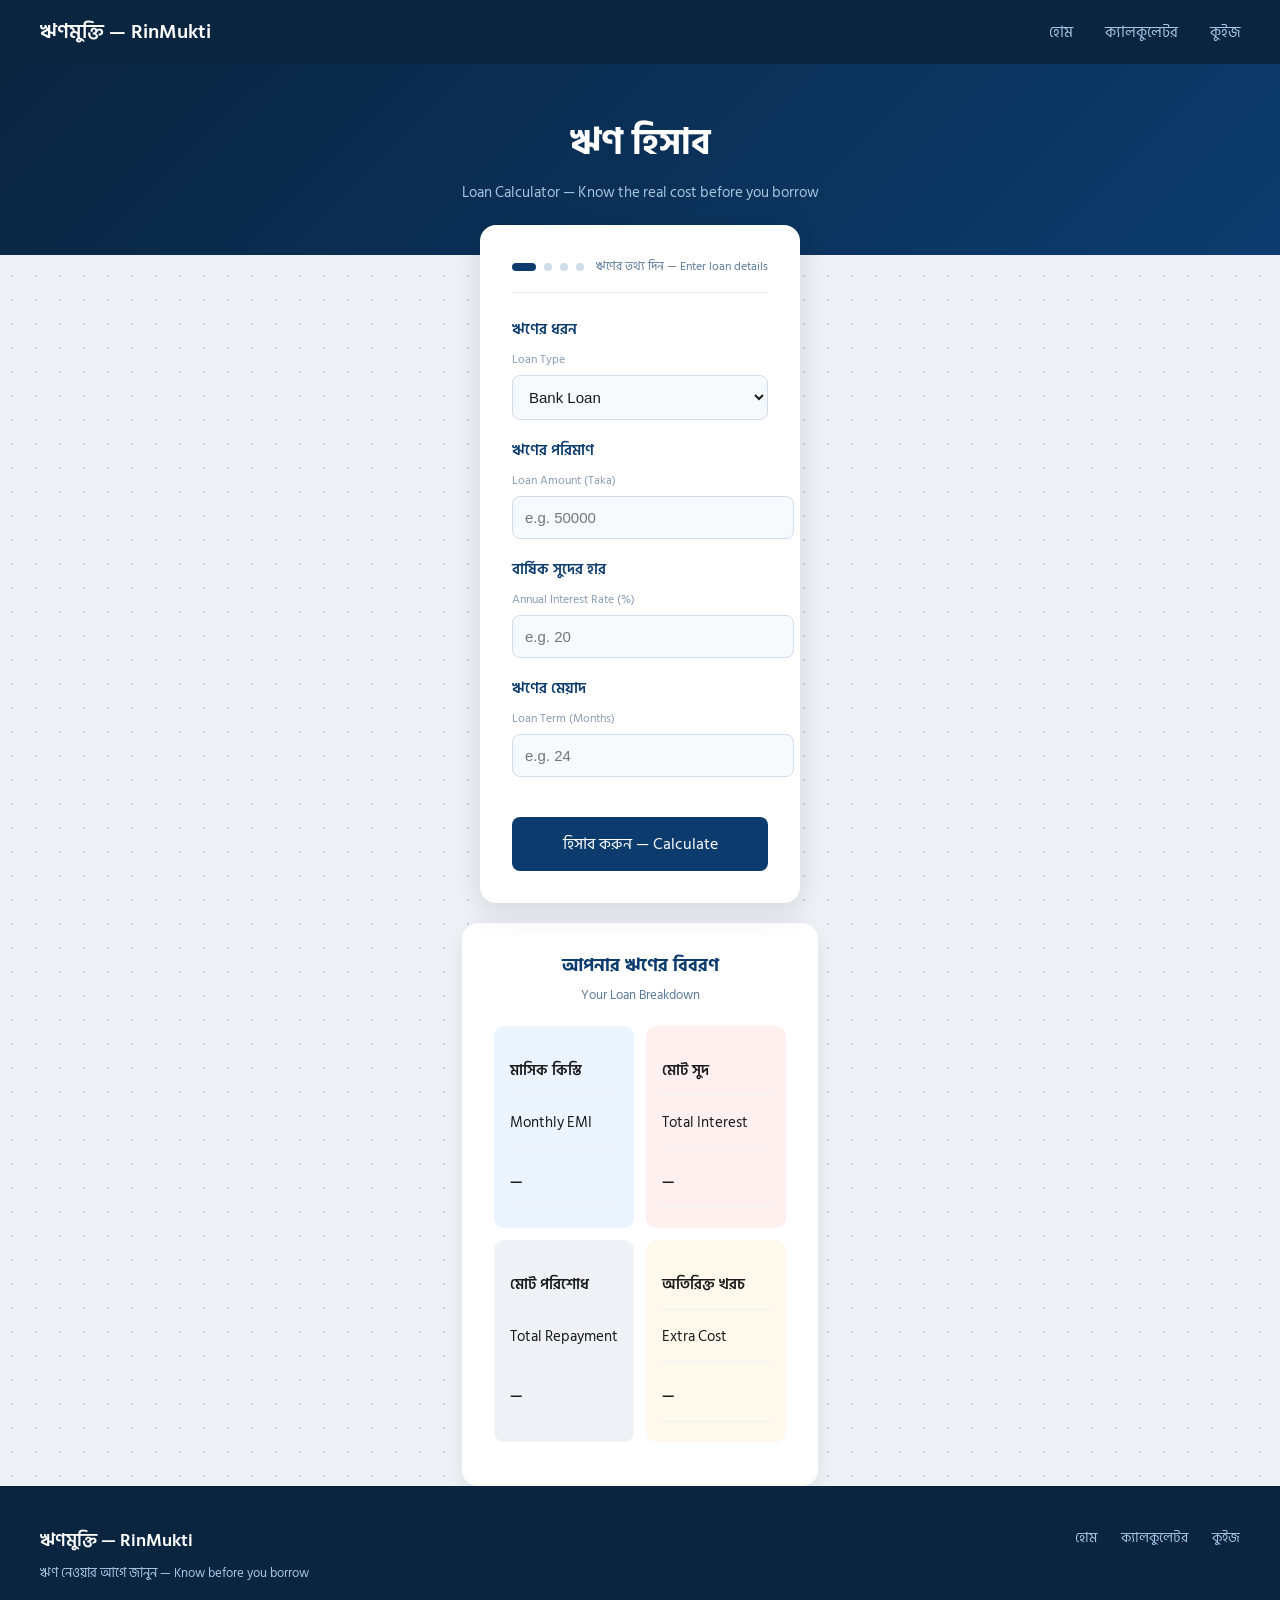
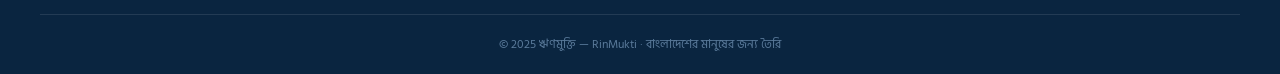
==== calculator.html @ f1b0f988 "Add files via upload" ====
<!DOCTYPE html>

<html>
    <head>
        <title>ক্যালকুলেটর — RinMukti</title>
        <link rel="stylesheet" href="style.css">
    </head>
    <body class="calculator-page">

        <nav class="navbar">
  <a href="index.html" class="nav-logo">ঋণমুক্তি — RinMukti</a>
  <div class="nav-links">
    <a href="index.html">হোম</a>
    <a href="calculator.html">ক্যালকুলেটর</a>
    <a href="quiz.html">কুইজ</a>
  </div>
</nav>
       <!-- CALCULATOR HERO -->
<div class="calc-hero">
  <h1>ঋণ হিসাব</h1>
  <p>Loan Calculator — Know the real cost before you borrow</p>
</div>

        <div class="calculator">

            <div class="calc-step">
  <div class="step-dot active"></div>
  <div class="step-dot"></div>
  <div class="step-dot"></div>
  <div class="step-dot"></div>
  <span class="step-text">ঋণের তথ্য দিন — Enter loan details</span>
</div>

  <div class="field">
    <span class="label-bn">ঋণের ধরন</span>
    <span class="label-en">Loan Type</span>
    <select id="loanType">
      <option value="bank">Bank Loan</option>
      <option value="ngo">NGO / MFI Loan</option>
      <option value="personal">Personal Loan</option>
    </select>
  </div>

  <div class="field">
    <span class="label-bn">ঋণের পরিমাণ</span>
    <span class="label-en">Loan Amount (Taka)</span>
    <input type="number" id="amount" placeholder="e.g. 50000">
  </div>

  <div class="field">
    <span class="label-bn">বার্ষিক সুদের হার</span>
    <span class="label-en">Annual Interest Rate (%)</span>
    <input type="number" id="rate" placeholder="e.g. 20">
  </div>

  <div class="field">
    <span class="label-bn">ঋণের মেয়াদ</span>
    <span class="label-en">Loan Term (Months)</span>
    <input type="number" id="month" placeholder="e.g. 24">
  </div>

  <button onclick="calculate()">হিসাব করুন — Calculate</button>

</div>

        
        
        <!-- RESULTS SECTION -->
<div id="results">

  <h2 class="results-title">আপনার ঋণের বিবরণ
    <span>Your Loan Breakdown</span>
  </h2>

  <div class="results-grid">

    <div class="result-card blue">
      <p class="result-label">মাসিক কিস্তি</p>
      <p class="result-sublabel">Monthly EMI</p>
      <p class="result-value" id="emi">—</p>
    </div>

    <div class="result-card red">
      <p class="result-label">মোট সুদ</p>
      <p class="result-sublabel">Total Interest</p>
      <p class="result-value" id="totalinterest">—</p>
    </div>

    <div class="result-card dark">
      <p class="result-label">মোট পরিশোধ</p>
      <p class="result-sublabel">Total Repayment</p>
      <p class="result-value" id="totalpayment">—</p>
    </div>

    <div class="result-card orange">
      <p class="result-label">অতিরিক্ত খরচ</p>
      <p class="result-sublabel">Extra Cost</p>
      <p class="result-value" id="extracost">—</p>
    </div>

  </div>

  <!-- WARNING POPUP -->
<div class="popup-overlay" id="popupOverlay">
  <div class="popup-card">

    <div class="popup-header">
      ⚠️ বিপদ সংকেত!
      <span>Danger Alert</span>
    </div>

    <p class="popup-bn">আপনি যে সুদের হারে ঋণ নিতে যাচ্ছেন সেটি অত্যন্ত বিপজ্জনক। বাংলাদেশের অনেক NGO এবং MFI এই হারে ঋণ দিয়ে পরিবারগুলোকে বছরের পর বছর ঋণের ফাঁদে আটকে রাখে।</p>

    <p class="popup-en">The interest rate you are about to borrow at is dangerously high. Many NGOs and MFIs in Bangladesh use rates like this to trap families in debt for years.</p>

    <div class="popup-fact">
      <span id="popupFactBn">আপনি ধার করছেন কিন্তু ফেরত দিচ্ছেন আরও বেশি।</span>
      <span id="popupFactEn">You are borrowing but paying back much more.</span>
    </div>

    <div class="popup-buttons">
      <button class="btn-reconsider" onclick="closePopup()">✅ পুনরায় ভাবব — Let me reconsider</button>
      <button class="btn-proceed" onclick="proceedAnyway()">তারপরও নিতে চাই — Proceed anyway</button>
    </div>

  </div>
</div>

</div>
        <script src="script.js"></script>

        <!-- FOOTER -->
<footer class="footer">
  <div class="footer-top">
    <div class="footer-brand">
      <div class="footer-logo">ঋণমুক্তি — RinMukti</div>
      <p class="footer-tagline">ঋণ নেওয়ার আগে জানুন — Know before you borrow</p>
    </div>
    <div class="footer-links">
      <a href="index.html">হোম</a>
      <a href="calculator.html">ক্যালকুলেটর</a>
      <a href="quiz.html">কুইজ</a>
    </div>
  </div>
  <div class="footer-bottom">
    <p>© 2025 ঋণমুক্তি — RinMukti · বাংলাদেশের মানুষের জন্য তৈরি</p>
  </div>
</footer>
    </body>
</html>
---- style.css ----
@import url('https://fonts.googleapis.com/css2?family=Hind+Siliguri:wgft@400;500;600&display=swap');

* {
    box-sizing: border-bos;
    margin: 0;
    padding: 0;
}

body {
    font-family: 'Hind Siliguri', Arial, sans-serif;
    background-color: #EEF2F7;
    padding: 20px;

}

.header {
    text-align: center;
    padding: 30px 20px;
    margin-bottom: 24px;

}

.header h1 {
    font-size: 32px;
    color: #0C3C6E;
    font-weight: 600;
    margin-bottom: 6px;
}

.header p {
    font-size: 15px;
    color:#5A7A9A;
}

.calculator {
    background-color: #ffffff;
    max-width: 500px;
    margin: 0 auto;
    padding: 32px;
    border-radius: 16px;
    box-shadow: 0 4px 20px rgba(0, 0, 0, 0.08);
    margin-bottom: 20px; 

}

.label-bn {
    display: black;
    font-size: 15px;
    font-weight: 600;
    color: #0C3C6E;
    margin-bottom: 8px;
    margin-top: 18px;
}

.label-en {
    display: black;
    font-size: 12px;
    color: #8A9BB0;
    margin-bottom: 6px;
}

.field {
  margin-bottom: 16px;
  display: block;
  width: 100%;
}

.field span {
  display: block;
}

input, select {
  display: block;
  width: 100%;
  padding: 12px;
  font-size: 15px;
  border: 1.5px solid #D0DCE8;
  border-radius: 8px;
  background-color: #F7FAFC;
  color: #1a1a1a;
  margin-top: 4px;
}

input:focus, select:focus {
  outline: none;
  border-color: #185FA5;
  background-color: #ffffff;
}

button {
  width: 100%;
  padding: 14px;
  margin-top: 24px;
  background-color: #0C3C6E;
  color: white;
  font-size: 16px;
  font-family: 'Hind Siliguri', Arial, sans-serif;
  border: none;
  border-radius: 8px;
  cursor: pointer;
}

button:hover {
  background-color: #185FA5;
}

#results {
  background-color: #ffffff;
  max-width: 500px;
  margin: 0 auto;
  padding: 28px 32px;
  border-radius: 16px;
  box-shadow: 0 4px 20px rgba(0, 0, 0, 0.08);
}

#results p {
  font-size: 15px;
  color: #1a1a1a;
  padding: 12px 0;
  border-bottom: 1px solid #EEF2F7;
  display: flex;
  justify-content: space-between;
}

#results p span {
  font-weight: 600;
  color: #0C3C6E;
}

.warning {
  background-color: #FFF0F0;
  border: 1.5px solid #E53E3E;
  border-radius: 8px;
  padding: 12px 16px;
  margin-top: 16px;
  color: #C53030;
  font-size: 14px;
  line-height: 1.6;
  display: none;
}

.warning.visible {
  display: block;
}

.navbar {
  display: flex;
  justify-content: space-between;
  align-items: center;
  padding: 16px 40px;
  background-color: #0A2540;
  position: sticky;
  top: 0;
  z-index: 100;
}

.nav-logo {
  font-size: 20px;
  font-weight: 600;
  color: #ffffff;
}

.nav-links a {
  color: #A8C4E0;
  text-decoration: none;
  margin-left: 28px;
  font-size: 15px;
}

.nav-links a:hover {
  color: #ffffff;
}

.hero {
  background: linear-gradient(rgba(10, 37, 64, 0.82), rgba(12, 60, 110, 0.82)),
              url('hero.jpg.png') center/cover no-repeat;
  min-height: 90vh;
  display: flex;
  flex-direction: column;
  justify-content: center;
  align-items: center;
  text-align: center;
  padding: 60px 24px;
}

.hero h1 {
  font-size: 28px;
  color: #ffffff;
  max-width: 700px;
  line-height: 1.6;
  margin-bottom: 12px;
}

.hero p {
  font-size: 15px;
  color: #A8C4E0;
  margin-bottom: 36px;
}

.hero-buttons {
  display: flex;
  gap: 16px;
  flex-wrap: wrap;
  justify-content: center;
}

.btn-primary {
  background-color: #2E86DE;
  color: white;
  padding: 14px 28px;
  border-radius: 8px;
  text-decoration: none;
  font-size: 15px;
  font-weight: 500;
}

.btn-primary:hover {
  background-color: #185FA5;
}

.btn-secondary {
  background-color: transparent;
  color: #ffffff;
  padding: 14px 28px;
  border-radius: 8px;
  text-decoration: none;
  font-size: 15px;
  font-weight: 500;
  border: 1.5px solid #A8C4E0;
}

.btn-secondary:hover {
  background-color: rgba(255,255,255,0.1);
}

.problem {
  background-color: #0A2540;
  color: white;
  text-align: center;
  padding: 60px 24px;
}

.problem h2 {
  font-size: 24px;
  margin-bottom: 16px;
  color: #A8C4E0;
}

.problem p {
  font-size: 16px;
  max-width: 650px;
  margin: 0 auto;
  line-height: 1.8;
  color: #ffffff;
}

.features {
  background-color: #EEF2F7;
  padding: 60px 24px;
  text-align: center;
}

.features h2 {
  font-size: 22px;
  color: #0C3C6E;
  margin-bottom: 4px;
}

.features-subtitle {
  font-size: 13px;
  color: #5A7A9A;
  margin-bottom: 32px;
}

.features-grid {
  display: grid;
  grid-template-columns: repeat(auto-fit, minmax(220px, 1fr));
  gap: 20px;
  max-width: 900px;
  margin: 0 auto;
}

.feature-link {
  text-decoration: none;
  color: inherit;
}

.feature-card {
  background: white;
  border-radius: 12px;
  padding: 28px 20px;
  box-shadow: 0 4px 12px rgba(0,0,0,0.06);
  transition: all 0.2s ease;
}

.feature-card:hover {
  transform: translateY(-4px);
  box-shadow: 0 8px 24px rgba(0,0,0,0.10);
}

.feature-icon {
  font-size: 36px;
  margin-bottom: 12px;
}

.feature-card h3 {
  font-size: 17px;
  color: #0C3C6E;
  margin-bottom: 8px;
}

.feature-card p {
  font-size: 14px;
  color: #5A7A9A;
  line-height: 1.6;
  margin-bottom: 16px;
}

.feature-cta {
  font-size: 13px;
  color: #2E86DE;
  font-weight: 500;
}

.cta {
  background: linear-gradient(135deg, #0A2540 0%, #0C3C6E 100%);
  text-align: center;
  padding: 60px 24px;
  margin-bottom: 0;
}

.cta h2 {
  font-size: 24px;
  color: #ffffff;
  margin-bottom: 12px;
}

.cta p {
  font-size: 15px;
  color: #A8C4E0;
  max-width: 600px;
  margin: 0 auto 28px;
  line-height: 1.7;
}

.calc-hero {
  background: linear-gradient(135deg, #0A2540 0%, #0C3C6E 100%);
  text-align: center;
  padding: 50px 24px;
  margin-bottom: 0;
}

.calc-hero h1 {
  font-size: 36px;
  color: #ffffff;
  margin-bottom: 8px;
}

.calc-hero p {
  font-size: 15px;
  color: #A8C4E0;
}

.results-title {
  font-size: 18px;
  color: #0C3C6E;
  text-align: center;
  margin-bottom: 20px;
}

.results-title span {
  display: block;
  font-size: 13px;
  color: #5A7A9A;
  font-weight: 400;
  margin-top: 4px;
}

.results-grid {
  display: grid;
  grid-template-columns: 1fr 1fr;
  gap: 12px;
  margin-bottom: 16px;
}

.result-card {
  border-radius: 10px;
  padding: 20px 16px;
  text-align: center;
}

.result-card.blue { background-color: #EBF4FF; }
.result-card.red { background-color: #FFF0F0; }
.result-card.dark { background-color: #EEF2F7; }
.result-card.orange { background-color: #FFF8EC; }

.result-label {
  font-size: 14px;
  font-weight: 600;
  color: #0C3C6E;
  margin-bottom: 2px;
}

.result-sublabel {
  font-size: 11px;
  color: #5A7A9A;
  margin-bottom: 10px;
}

.result-value {
  font-size: 22px;
  font-weight: 600;
  color: #0A2540;
}

.result-card.red .result-value { color: #C53030; }
.result-card.orange .result-value { color: #B45309; }

.calculator {
  background-color: #ffffff;
  max-width: 500px;
  margin: -30px auto 20px;
  padding: 32px;
  border-radius: 16px;
  box-shadow: 0 8px 32px rgba(0, 0, 0, 0.12);
  position: relative;
}

.calc-step {
  display: flex;
  align-items: center;
  gap: 8px;
  margin-bottom: 24px;
  padding-bottom: 16px;
  border-bottom: 1.5px solid #EEF2F7;
}

.step-dot {
  width: 8px;
  height: 8px;
  border-radius: 50%;
  background-color: #D0DCE8;
}

.step-dot.active {
  background-color: #0C3C6E;
  width: 24px;
  border-radius: 4px;
}

.step-text {
  font-size: 12px;
  color: #5A7A9A;
  margin-left: 4px;
}

body {
  font-family: 'Hind Siliguri', Arial, sans-serif;
  background-color: #EEF2F7;
  background-image: radial-gradient(#C5D5E8 1px, transparent 1px);
  background-size: 24px 24px;
  padding: 0;
  margin: 0;
}

.popup-overlay {
  display: none;
  position: fixed;
  top: 0;
  left: 0;
  width: 100%;
  height: 100%;
  background-color: rgba(0, 0, 0, 0.75);
  z-index: 1000;
  justify-content: center;
  align-items: center;
}

.popup-overlay.visible {
  display: flex;
}

.popup-card {
  background-color: #0A1628;
  border: 1.5px solid #E53E3E;
  border-radius: 16px;
  padding: 36px 32px;
  max-width: 480px;
  width: 90%;
  box-shadow: 0 0 40px rgba(229, 62, 62, 0.3);
}

.popup-header {
  font-size: 22px;
  font-weight: 600;
  color: #E53E3E;
  margin-bottom: 20px;
}

.popup-header span {
  display: block;
  font-size: 13px;
  color: #A8C4E0;
  font-weight: 400;
  margin-top: 4px;
}

.popup-bn {
  font-size: 15px;
  color: #ffffff;
  line-height: 1.8;
  margin-bottom: 12px;
}

.popup-en {
  font-size: 13px;
  color: #A8C4E0;
  line-height: 1.7;
  margin-bottom: 20px;
}

.popup-fact {
  background-color: rgba(229, 62, 62, 0.15);
  border-left: 3px solid #E53E3E;
  border-radius: 6px;
  padding: 14px 16px;
  margin-bottom: 24px;
}

.popup-fact span {
  display: block;
  font-size: 14px;
  color: #ffffff;
  line-height: 1.7;
}

.popup-fact span:last-child {
  color: #A8C4E0;
  font-size: 12px;
  margin-top: 4px;
}

.popup-buttons {
  display: flex;
  flex-direction: column;
  gap: 10px;
}

.btn-reconsider {
  width: 100%;
  padding: 13px;
  background-color: #1A6B3C;
  color: white;
  border: none;
  border-radius: 8px;
  font-size: 15px;
  font-family: 'Hind Siliguri', Arial, sans-serif;
  cursor: pointer;
}

.btn-reconsider:hover {
  background-color: #155730;
}

.btn-proceed {
  width: 100%;
  padding: 13px;
  background-color: transparent;
  color: #A8C4E0;
  border: 1px solid #4A5568;
  border-radius: 8px;
  font-size: 14px;
  font-family: 'Hind Siliguri', Arial, sans-serif;
  cursor: pointer;
}

.btn-proceed:hover {
  background-color: rgba(255,255,255,0.05);
}

.popup-card .popup-bn {
  color: #ffffff !important;
}

.popup-card .popup-en {
  color: #A8C4E0 !important;
}

.quiz-container {
  max-width: 600px;
  margin: 0 auto;
  padding: 0 24px 40px;
  flex: 1;
}

.quiz-card {
  background: white;
  border-radius: 16px;
  padding: 36px 32px;
  box-shadow: 0 8px 32px rgba(0,0,0,0.10);
  margin-top: -30px;
}

.quiz-progress {
  font-size: 13px;
  color: #5A7A9A;
  margin-bottom: 20px;
  font-weight: 500;
}

.quiz-question {
  font-size: 20px;
  color: #0A2540;
  line-height: 1.6;
  margin-bottom: 8px;
}

.quiz-english {
  font-size: 13px;
  color: #5A7A9A;
  margin-bottom: 28px;
}

.quiz-answer {
  display: block;
  width: 100%;
  padding: 14px 18px;
  margin-bottom: 10px;
  background-color: #F7FAFC;
  border: 1.5px solid #D0DCE8;
  border-radius: 10px;
  font-size: 15px;
  font-family: 'Hind Siliguri', Arial, sans-serif;
  color: #0A2540;
  text-align: left;
  cursor: pointer;
  transition: all 0.15s ease;
}

.quiz-answer:hover {
  background-color: #EBF4FF;
  border-color: #2E86DE;
  color: #0C3C6E;
}

.result-verdict {
  font-size: 22px;
  font-weight: 600;
  margin-bottom: 8px;
  line-height: 1.5;
}

.result-verdict-en {
  font-size: 14px;
  color: #5A7A9A;
  margin-bottom: 16px;
}

.result-score {
  font-size: 14px;
  color: #0A2540;
  background-color: #EEF2F7;
  padding: 10px 16px;
  border-radius: 8px;
  margin-bottom: 24px;
  display: inline-block;
}

.progress-top {
  display: flex;
  justify-content: space-between;
  font-size: 13px;
  color: #5A7A9A;
  margin-bottom: 8px;
}

.progress-bar-bg {
  width: 100%;
  height: 6px;
  background-color: #EEF2F7;
  border-radius: 99px;
  margin-bottom: 28px;
}

.progress-bar-fill {
  height: 6px;
  background-color: #2E86DE;
  border-radius: 99px;
  transition: width 0.4s ease;
}

.quiz-card {
  background: #ffffff;
  border-radius: 16px;
  padding: 36px 32px;
  box-shadow: 0 8px 32px rgba(0,0,0,0.10);
  margin-top: -30px;
}

.quiz-question {
  font-size: 22px;
  color: #0A2540;
  line-height: 1.6;
  margin-bottom: 8px;
}

.quiz-english {
  font-size: 13px;
  color: #5A7A9A;
  margin-bottom: 28px;
}

.quiz-answer {
  display: block;
  width: 100%;
  padding: 14px 18px;
  margin-bottom: 10px;
  background-color: #F7FAFC;
  border: 1.5px solid #D0DCE8;
  border-radius: 10px;
  font-size: 15px;
  font-family: 'Hind Siliguri', Arial, sans-serif;
  color: #0A2540;
  text-align: left;
  cursor: pointer;
  transition: all 0.15s ease;
}

.quiz-answer:hover {
  background-color: #EBF4FF;
  border-color: #2E86DE;
  color: #0C3C6E;
}
.result-icon {
  font-size: 48px;
  margin-bottom: 16px;
  text-align: center;
}

.result-score-bar {
  width: 100%;
  height: 8px;
  background-color: rgba(255,255,255,0.15);
  border-radius: 99px;
  margin: 16px 0 8px;
}

.result-score-fill {
  height: 8px;
  border-radius: 99px;
  transition: width 0.6s ease;
}

.result-score {
  font-size: 13px;
  color: #A8C4E0;
  margin-bottom: 24px;
}

.result-verdict {
  font-size: 20px;
  font-weight: 600;
  margin-bottom: 8px;
  line-height: 1.5;
}

.result-verdict-en {
  font-size: 13px;
  color: #A8C4E0;
  margin-bottom: 4px;
}



.dark-page {
  background-color: #EEF2F7;
  background-image: radial-gradient(#C5D5E8 1px, transparent 1px);
  background-size: 24px 24px;
  min-height: 100vh;
  display: flex;
  flex-direction: column;
}

.footer {
  background-color: #0A2540;
  margin-top: 0;
  padding: 40px 40px 20px;
}

.footer-top {
  display: flex;
  justify-content: space-between;
  align-items: flex-start;
  margin-bottom: 30px;
  flex-wrap: wrap;
  gap: 20px;
}

.footer-logo {
  font-size: 18px;
  font-weight: 600;
  color: #ffffff;
  margin-bottom: 8px;
}

.footer-tagline {
  font-size: 13px;
  color: #A8C4E0;
  line-height: 1.6;
}

.footer-links {
  display: flex;
  gap: 24px;
}

.footer-links a {
  color: #A8C4E0;
  text-decoration: none;
  font-size: 14px;
}

.footer-links a:hover {
  color: #ffffff;
}

.footer-bottom {
  border-top: 1px solid rgba(255,255,255,0.1);
  padding-top: 20px;
  text-align: center;
}

.footer-bottom p {
  font-size: 12px;
  color: #5A7A9A;
}

a.nav-logo {
  text-decoration: none;
  color: #ffffff;
}

@media (max-width: 768px) {

  .navbar {
    padding: 12px 16px;
  }

  .nav-links a {
    margin-left: 12px;
    font-size: 12px;
  }

  .hero h1 {
    font-size: 20px;
    line-height: 1.5;
  }

  .hero p {
    font-size: 13px;
  }

  .hero-buttons {
    flex-direction: column;
    width: 100%;
    gap: 10px;
  }

  .btn-primary, .btn-secondary {
    width: 100%;
    text-align: center;
  }

  .calc-hero h1 {
    font-size: 26px;
  }

  .calculator {
    margin: -20px 12px 0;
    padding: 20px 14px;
    border-radius: 12px;
  }

  #results {
    margin: 12px 12px 0;
    padding: 20px 14px;
    border-radius: 12px;
  }

  .results-grid {
    grid-template-columns: 1fr 1fr;
    gap: 8px;
  }

  .result-value {
    font-size: 18px;
  }

  .quiz-container {
    padding: 0 12px 0;
  }

  .quiz-card {
    padding: 24px 16px;
    margin-top: -20px;
    border-radius: 12px;
  }

  .features-grid {
    grid-template-columns: 1fr;
  }

  .feature-card {
    padding: 20px 16px;
  }

  .footer {
    padding: 24px 16px 16px;
    margin-top: 40px;
  }

  .footer-top {
    flex-direction: column;
    gap: 16px;
  }

  .footer-links {
    flex-direction: row;
    gap: 16px;
  }

  .popup-card {
    padding: 24px 16px;
    width: 92%;
  }

  .popup-buttons {
    gap: 8px;
  }

  .problem {
    padding: 40px 16px;
  }

  .features {
    padding: 40px 16px;
  }

  .cta {
    padding: 40px 16px;
  }

}
html, body {
  margin: 0;
  padding: 0;
  overflow-x: hidden;
}

.calculator-page {
  display: flex;
  flex-direction: column;
  min-height: 100vh;
}

.calculator-page .footer {
  margin-top: auto;
}

.dark-page {
  display: flex;
  flex-direction: column;
  min-height: 100vh;
}

.dark-page .footer {
  margin-top: auto;
}
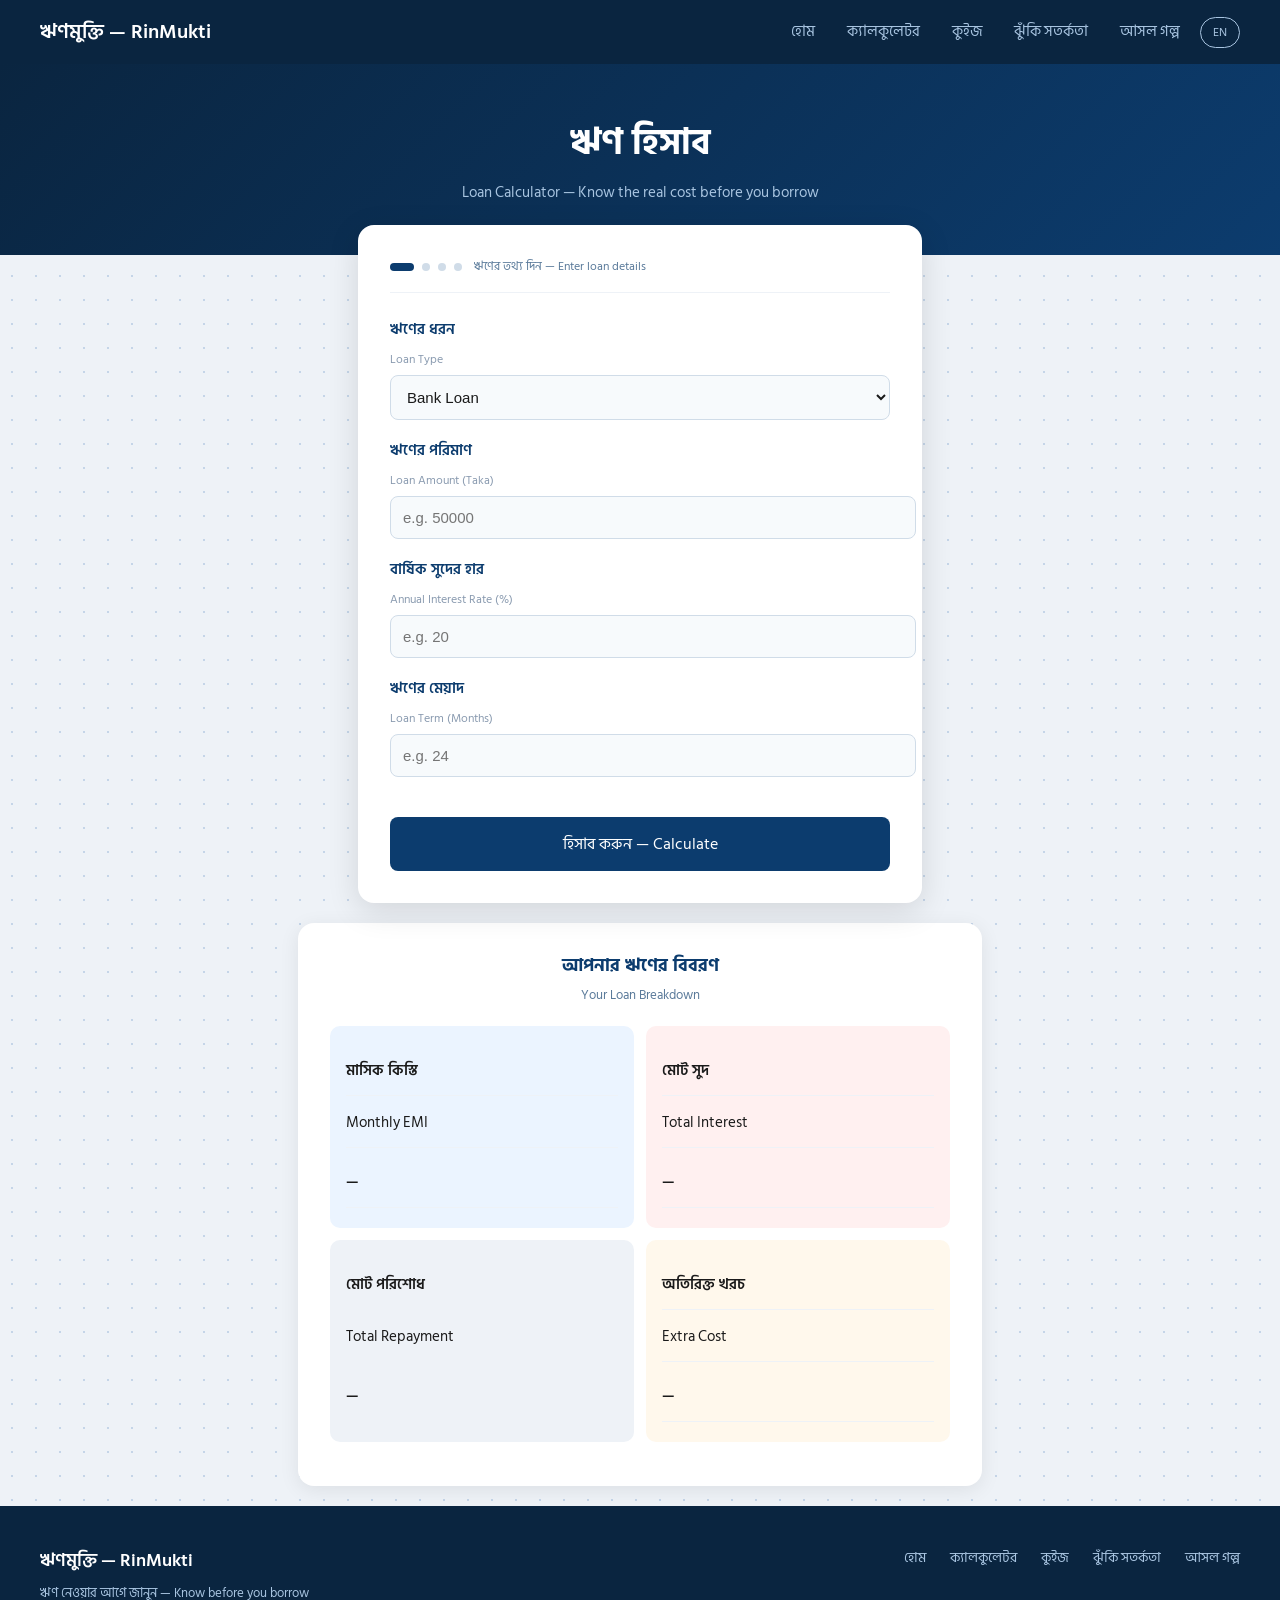
==== commit 7d1b93e4: "Add files via upload" ====
--- a/calculator.html
+++ b/calculator.html
@@ -4,6 +4,7 @@
     <head>
         <title>ক্যালকুলেটর — RinMukti</title>
         <link rel="stylesheet" href="style.css">
+        
     </head>
     <body class="calculator-page">
 
@@ -13,6 +14,9 @@
     <a href="index.html">হোম</a>
     <a href="calculator.html">ক্যালকুলেটর</a>
     <a href="quiz.html">কুইজ</a>
+    <a href="danger.html">ঝুঁকি সতর্কতা</a>
+    <a href="stories.html">আসল গল্প</a>
+    <button class="lang-toggle" id="langToggle" onclick="toggleLanguage()">EN</button>
   </div>
 </nav>
        <!-- CALCULATOR HERO -->
@@ -99,8 +103,7 @@
     </div>
 
   </div>
-
-  <!-- WARNING POPUP -->
+<!-- WARNING POPUP -->
 <div class="popup-overlay" id="popupOverlay">
   <div class="popup-card">
 
@@ -126,9 +129,21 @@
   </div>
 </div>
 
+<!-- SHARE SECTION -->
+<div class="share-section" id="shareSection" style="display:none;">
+  <p class="share-label">এই ফলাফল শেয়ার করুন — Share this result</p>
+  <div class="share-buttons">
+    <a id="whatsappShare" href="#" target="_blank" class="share-btn whatsapp">
+      📲 WhatsApp-এ শেয়ার করুন
+    </a>
+    <a id="facebookShare" href="#" target="_blank" class="share-btn facebook">
+      📘 Facebook-এ শেয়ার করুন
+    </a>
+  </div>
+</div>
+
 </div>
         <script src="script.js"></script>
-
         <!-- FOOTER -->
 <footer class="footer">
   <div class="footer-top">
@@ -137,14 +152,13 @@
       <p class="footer-tagline">ঋণ নেওয়ার আগে জানুন — Know before you borrow</p>
     </div>
     <div class="footer-links">
-      <a href="index.html">হোম</a>
-      <a href="calculator.html">ক্যালকুলেটর</a>
-      <a href="quiz.html">কুইজ</a>
-    </div>
-  </div>
-  <div class="footer-bottom">
-    <p>© 2025 ঋণমুক্তি — RinMukti · বাংলাদেশের মানুষের জন্য তৈরি</p>
-  </div>
+  <a href="index.html">হোম</a>
+  <a href="calculator.html">ক্যালকুলেটর</a>
+  <a href="quiz.html">কুইজ</a>
+  <a href="danger.html">ঝুঁকি সতর্কতা</a>
+  <a href="stories.html">আসল গল্প</a>
+</div>
 </footer>
+<script src="lang.js"></script>
     </body>
 </html>
--- a/style.css
+++ b/style.css
@@ -33,14 +33,14 @@
 }
 
 .calculator {
-    background-color: #ffffff;
-    max-width: 500px;
-    margin: 0 auto;
-    padding: 32px;
-    border-radius: 16px;
-    box-shadow: 0 4px 20px rgba(0, 0, 0, 0.08);
-    margin-bottom: 20px; 
-
+  background-color: #ffffff;
+  max-width: 620px;
+  width: 90%;
+  margin: -30px auto 20px;
+  padding: 32px;
+  border-radius: 16px;
+  box-shadow: 0 8px 32px rgba(0, 0, 0, 0.12);
+  position: relative;
 }
 
 .label-bn {
@@ -106,8 +106,9 @@
 
 #results {
   background-color: #ffffff;
-  max-width: 500px;
-  margin: 0 auto;
+  max-width: 620px;
+  width: 90%;
+  margin: 0 auto 20px;
   padding: 28px 32px;
   border-radius: 16px;
   box-shadow: 0 4px 20px rgba(0, 0, 0, 0.08);
@@ -975,4 +976,515 @@
 
 .dark-page .footer {
   margin-top: auto;
-}+}
+
+.danger-section {
+  padding: 60px 24px;
+  border-bottom: 1px solid #EEF2F7;
+}
+
+.danger-container {
+  max-width: 700px;
+  margin: 0 auto;
+}
+
+.section-label {
+  font-size: 12px;
+  font-weight: 600;
+  color: #2E86DE;
+  letter-spacing: 2px;
+  text-transform: uppercase;
+  margin-bottom: 10px;
+}
+
+.section-title-bn {
+  font-size: 22px;
+  color: #0A2540;
+  line-height: 1.5;
+  margin-bottom: 6px;
+}
+
+.section-title-en {
+  font-size: 14px;
+  color: #5A7A9A;
+  margin-bottom: 36px;
+}
+
+.trap-steps {
+  display: flex;
+  flex-direction: column;
+  align-items: flex-start;
+}
+
+.trap-step {
+  display: flex;
+  gap: 16px;
+  align-items: flex-start;
+  background: #F7FAFC;
+  border-radius: 10px;
+  padding: 18px 20px;
+  width: 100%;
+}
+
+.trap-step.danger {
+  background: #FFF0F0;
+  border-left: 4px solid #E53E3E;
+}
+
+.trap-step.final {
+  background: #1a1a2e;
+  color: white;
+}
+
+.trap-step.final h3,
+.trap-step.final p {
+  color: white;
+}
+
+.step-number {
+  font-size: 20px;
+  font-weight: 700;
+  color: #0C3C6E;
+  min-width: 32px;
+}
+
+.trap-step.final .step-number {
+  color: #E53E3E;
+}
+
+.step-content h3 {
+  font-size: 15px;
+  color: #0A2540;
+  margin-bottom: 4px;
+}
+
+.step-content p {
+  font-size: 14px;
+  color: #5A7A9A;
+  line-height: 1.6;
+}
+
+.trap-arrow {
+  font-size: 20px;
+  color: #E53E3E;
+  margin: 6px 0 6px 16px;
+}
+
+.stats-grid {
+  display: grid;
+  grid-template-columns: repeat(auto-fit, minmax(200px, 1fr));
+  gap: 16px;
+  margin-bottom: 24px;
+}
+
+.stat-card {
+  background: rgba(255, 255, 255, 0.07);
+  border-radius: 12px;
+  padding: 24px 20px;
+  text-align: center;
+  border: 1px solid rgba(255,255,255,0.1);
+}
+
+.stat-card.highlight {
+  background: rgba(229, 62, 62, 0.15);
+  border: 1px solid rgba(229, 62, 62, 0.4);
+}
+
+.stat-number {
+  font-size: 28px;
+  font-weight: 700;
+  color: #ffffff;
+  margin-bottom: 8px;
+}
+
+.stat-label-bn {
+  font-size: 14px;
+  color: #A8C4E0;
+  font-weight: 600;
+  margin-bottom: 4px;
+}
+
+.stat-label-en {
+  font-size: 12px;
+  color: #6A8BA8;
+  line-height: 1.5;
+}
+
+.stats-source {
+  font-size: 12px;
+  color: #6A8BA8;
+  text-align: center;
+  margin-top: 8px;
+}
+
+.warning-list {
+  display: flex;
+  flex-direction: column;
+  gap: 12px;
+  margin-bottom: 28px;
+}
+
+.warning-item {
+  display: flex;
+  gap: 16px;
+  align-items: flex-start;
+  background: #FFF8F8;
+  border-left: 4px solid #E53E3E;
+  border-radius: 0 10px 10px 0;
+  padding: 18px 20px;
+}
+
+.warning-icon {
+  font-size: 24px;
+  min-width: 36px;
+}
+
+.warning-text h3 {
+  font-size: 15px;
+  color: #0A2540;
+  margin-bottom: 4px;
+}
+
+.warning-text p {
+  font-size: 14px;
+  color: #5A7A9A;
+  line-height: 1.6;
+}
+
+.warning-callout {
+  background: #FFF0F0;
+  border: 1.5px solid #E53E3E;
+  border-radius: 10px;
+  padding: 18px 20px;
+  font-size: 14px;
+  color: #C53030;
+  line-height: 1.7;
+}
+
+.alt-grid {
+  display: grid;
+  grid-template-columns: repeat(auto-fit, minmax(200px, 1fr));
+  gap: 16px;
+}
+
+.alt-card {
+  background: #ffffff;
+  border-radius: 12px;
+  padding: 24px 18px;
+  box-shadow: 0 2px 12px rgba(0,0,0,0.06);
+}
+
+.alt-icon {
+  font-size: 28px;
+  margin-bottom: 10px;
+}
+
+.alt-card h3 {
+  font-size: 15px;
+  color: #0A2540;
+  margin-bottom: 8px;
+}
+
+.alt-desc-bn {
+  font-size: 13px;
+  color: #5A7A9A;
+  line-height: 1.6;
+  margin-bottom: 12px;
+}
+
+.alt-tag {
+  font-size: 12px;
+  font-weight: 600;
+  padding: 4px 10px;
+  border-radius: 20px;
+  display: inline-block;
+}
+
+.alt-tag.good {
+  background: #E6F4EA;
+  color: #2D6A4F;
+}
+
+.alt-tag.neutral {
+  background: #FFF8EC;
+  color: #B45309;
+}
+
+.steps-list {
+  display: flex;
+  flex-direction: column;
+  gap: 16px;
+}
+
+.action-step {
+  display: flex;
+  gap: 20px;
+  align-items: flex-start;
+  background: #F7FAFC;
+  border-radius: 12px;
+  padding: 22px 20px;
+}
+
+.action-number {
+  font-size: 22px;
+  font-weight: 700;
+  color: #2E86DE;
+  min-width: 40px;
+}
+
+.action-content h3 {
+  font-size: 15px;
+  color: #0A2540;
+  margin-bottom: 6px;
+}
+
+.action-content p {
+  font-size: 14px;
+  color: #5A7A9A;
+  line-height: 1.7;
+}
+
+.sample-letter {
+  background: #EBF4FF;
+  border-left: 3px solid #2E86DE;
+  border-radius: 0 8px 8px 0;
+  padding: 14px 16px;
+  margin-top: 12px;
+}
+
+.letter-label {
+  font-size: 11px;
+  font-weight: 600;
+  color: #2E86DE;
+  margin-bottom: 8px !important;
+  text-transform: uppercase;
+  letter-spacing: 1px;
+}
+
+.help-contacts {
+  margin-top: 12px;
+  display: flex;
+  flex-direction: column;
+  gap: 8px;
+}
+
+.contact-item {
+  font-size: 14px;
+  color: #0A2540;
+  background: #EBF4FF;
+  padding: 10px 14px;
+  border-radius: 8px;
+}
+
+.stories-intro {
+  background-color: #0A2540;
+  padding: 30px 24px;
+}
+
+.stories-intro-text {
+  font-size: 15px;
+  color: #ffffff;
+  line-height: 1.8;
+  margin-bottom: 6px;
+}
+
+.stories-intro-en {
+  font-size: 13px;
+  color: #A8C4E0;
+}
+
+.story-section {
+  padding: 50px 24px;
+  border-bottom: 1px solid #EEF2F7;
+}
+
+.story-card {
+  background: #ffffff;
+  border-radius: 16px;
+  padding: 36px 32px;
+  box-shadow: 0 4px 20px rgba(0,0,0,0.07);
+}
+
+.story-tag {
+  font-size: 12px;
+  font-weight: 600;
+  color: #2E86DE;
+  letter-spacing: 1.5px;
+  text-transform: uppercase;
+  margin-bottom: 12px;
+}
+
+.story-name {
+  font-size: 24px;
+  color: #0A2540;
+  margin-bottom: 4px;
+}
+
+.story-name-en {
+  font-size: 13px;
+  color: #5A7A9A;
+  margin-bottom: 24px;
+}
+
+.story-body p {
+  font-size: 15px;
+  color: #2D3748;
+  line-height: 1.9;
+  margin-bottom: 14px;
+}
+
+.story-numbers {
+  display: flex;
+  gap: 24px;
+  margin: 24px 0 16px;
+  flex-wrap: wrap;
+}
+
+.story-num-item {
+  display: flex;
+  flex-direction: column;
+  background: #EEF2F7;
+  padding: 14px 20px;
+  border-radius: 10px;
+}
+
+.num {
+  font-size: 20px;
+  font-weight: 700;
+  color: #C53030;
+}
+
+.num-label {
+  font-size: 12px;
+  color: #5A7A9A;
+  margin-top: 4px;
+}
+
+.story-quote {
+  background: #FFF8EC;
+  border-left: 4px solid #B45309;
+  border-radius: 0 8px 8px 0;
+  padding: 16px 20px;
+  font-size: 15px;
+  color: #0A2540;
+  font-style: italic;
+  line-height: 1.7;
+  margin: 20px 0 16px;
+}
+
+.story-source {
+  font-size: 12px;
+  color: #A0AEC0;
+  margin-top: 8px;
+}
+
+.stories-cta {
+  background: linear-gradient(135deg, #0A2540 0%, #0C3C6E 100%);
+  padding: 60px 24px;
+  text-align: center;
+}
+
+.stories-cta h2 {
+  font-size: 24px;
+  color: #ffffff;
+  margin-bottom: 12px;
+}
+
+.stories-cta p {
+  font-size: 15px;
+  color: #A8C4E0;
+  margin-bottom: 28px;
+}
+
+.stories-cta-buttons {
+  display: flex;
+  gap: 16px;
+  justify-content: center;
+  flex-wrap: wrap;
+}
+
+.share-section {
+  margin-top: 20px;
+  padding-top: 20px;
+  border-top: 1px solid #EEF2F7;
+  text-align: center;
+}
+
+.share-label {
+  font-size: 13px;
+  color: #5A7A9A;
+  margin-bottom: 12px;
+}
+
+.share-buttons {
+  display: flex;
+  gap: 10px;
+  justify-content: center;
+  flex-wrap: wrap;
+}
+
+.share-btn {
+  padding: 11px 20px;
+  border-radius: 8px;
+  font-size: 14px;
+  text-decoration: none;
+  font-family: 'Hind Siliguri', Arial, sans-serif;
+  font-weight: 500;
+}
+
+.share-btn.whatsapp {
+  background-color: #25D366;
+  color: white;
+}
+
+.share-btn.whatsapp:hover {
+  background-color: #1DA851;
+}
+
+.share-btn.facebook {
+  background-color: #1877F2;
+  color: white;
+}
+
+.share-btn.facebook:hover {
+  background-color: #1464D8;
+}
+
+.lang-toggle {
+  background: transparent;
+  border: 1.5px solid #A8C4E0;
+  color: #A8C4E0;
+  padding: 5px 12px;
+  border-radius: 20px;
+  font-size: 12px;
+  font-family: 'Hind Siliguri', Arial, sans-serif;
+  cursor: pointer;
+  margin-left: 16px;
+  width: auto;
+  margin-top: 0;
+}
+
+.lang-toggle:hover {
+  background: rgba(255,255,255,0.1);
+  color: #ffffff;
+  border-color: #ffffff;
+}
+
+.bangla-mode .label-en,
+.bangla-mode .quiz-english,
+.bangla-mode .result-sublabel,
+.bangla-mode .calc-hero p,
+.bangla-mode .hero p,
+.bangla-mode .section-title-en,
+.bangla-mode .story-name-en,
+.bangla-mode .stories-intro-en,
+.bangla-mode .footer-tagline,
+.bangla-mode .share-label,
+.bangla-mode .stats-source,
+.bangla-mode .story-source,
+.bangla-mode .alt-desc-en,
+.bangla-mode .popup-en,
+.bangla-mode .result-verdict-en {
+  display: none;
+}
+
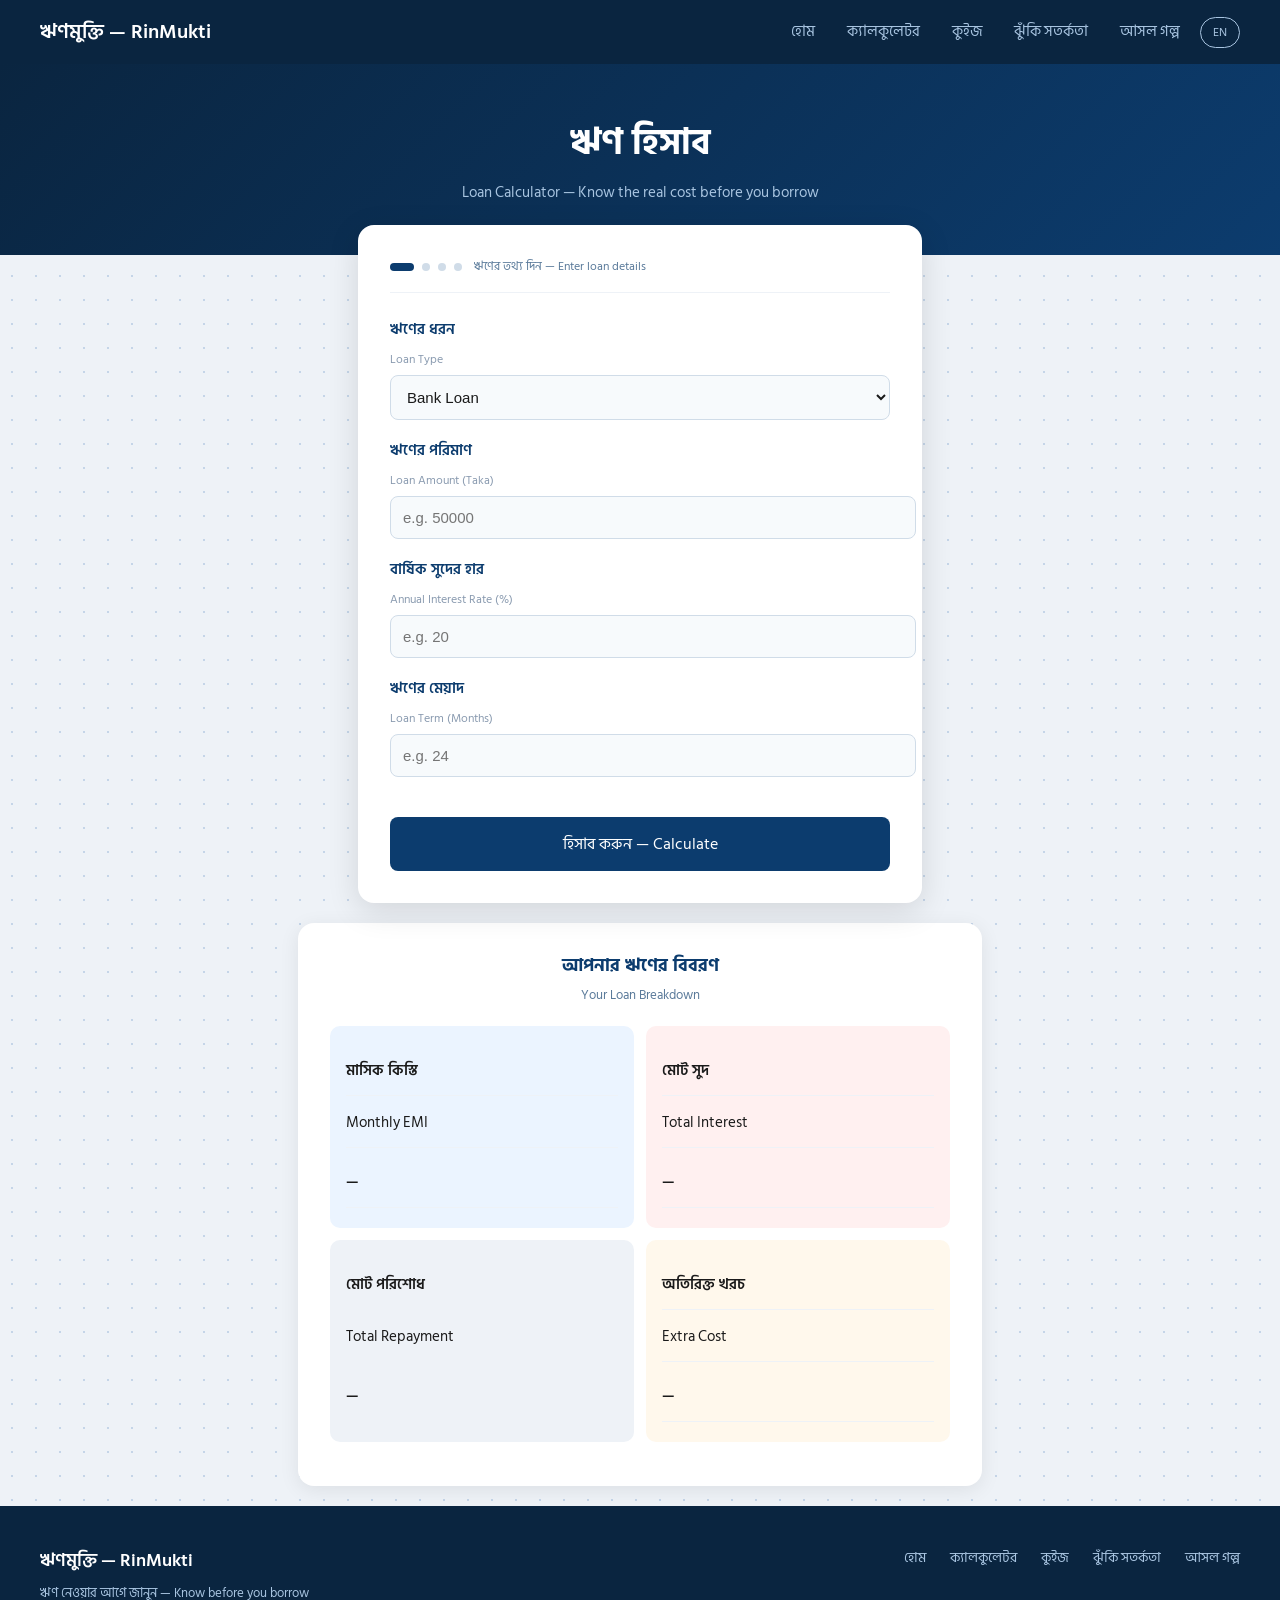
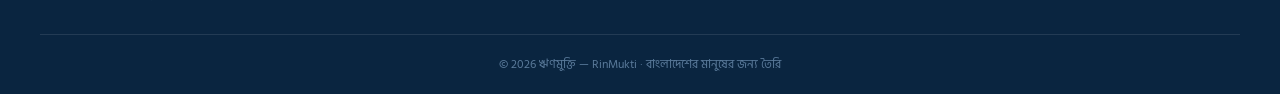
==== commit 67ed557f: "Add files via upload" ====
--- a/calculator.html
+++ b/calculator.html
@@ -152,12 +152,16 @@
       <p class="footer-tagline">ঋণ নেওয়ার আগে জানুন — Know before you borrow</p>
     </div>
     <div class="footer-links">
-  <a href="index.html">হোম</a>
-  <a href="calculator.html">ক্যালকুলেটর</a>
-  <a href="quiz.html">কুইজ</a>
-  <a href="danger.html">ঝুঁকি সতর্কতা</a>
-  <a href="stories.html">আসল গল্প</a>
-</div>
+      <a href="index.html">হোম</a>
+      <a href="calculator.html">ক্যালকুলেটর</a>
+      <a href="quiz.html">কুইজ</a>
+      <a href="danger.html">ঝুঁকি সতর্কতা</a>
+      <a href="stories.html">আসল গল্প</a>
+    </div>
+  </div>
+  <div class="footer-bottom">
+    <p>© 2026 ঋণমুক্তি — RinMukti · বাংলাদেশের মানুষের জন্য তৈরি</p>
+  </div>
 </footer>
 <script src="lang.js"></script>
     </body>
